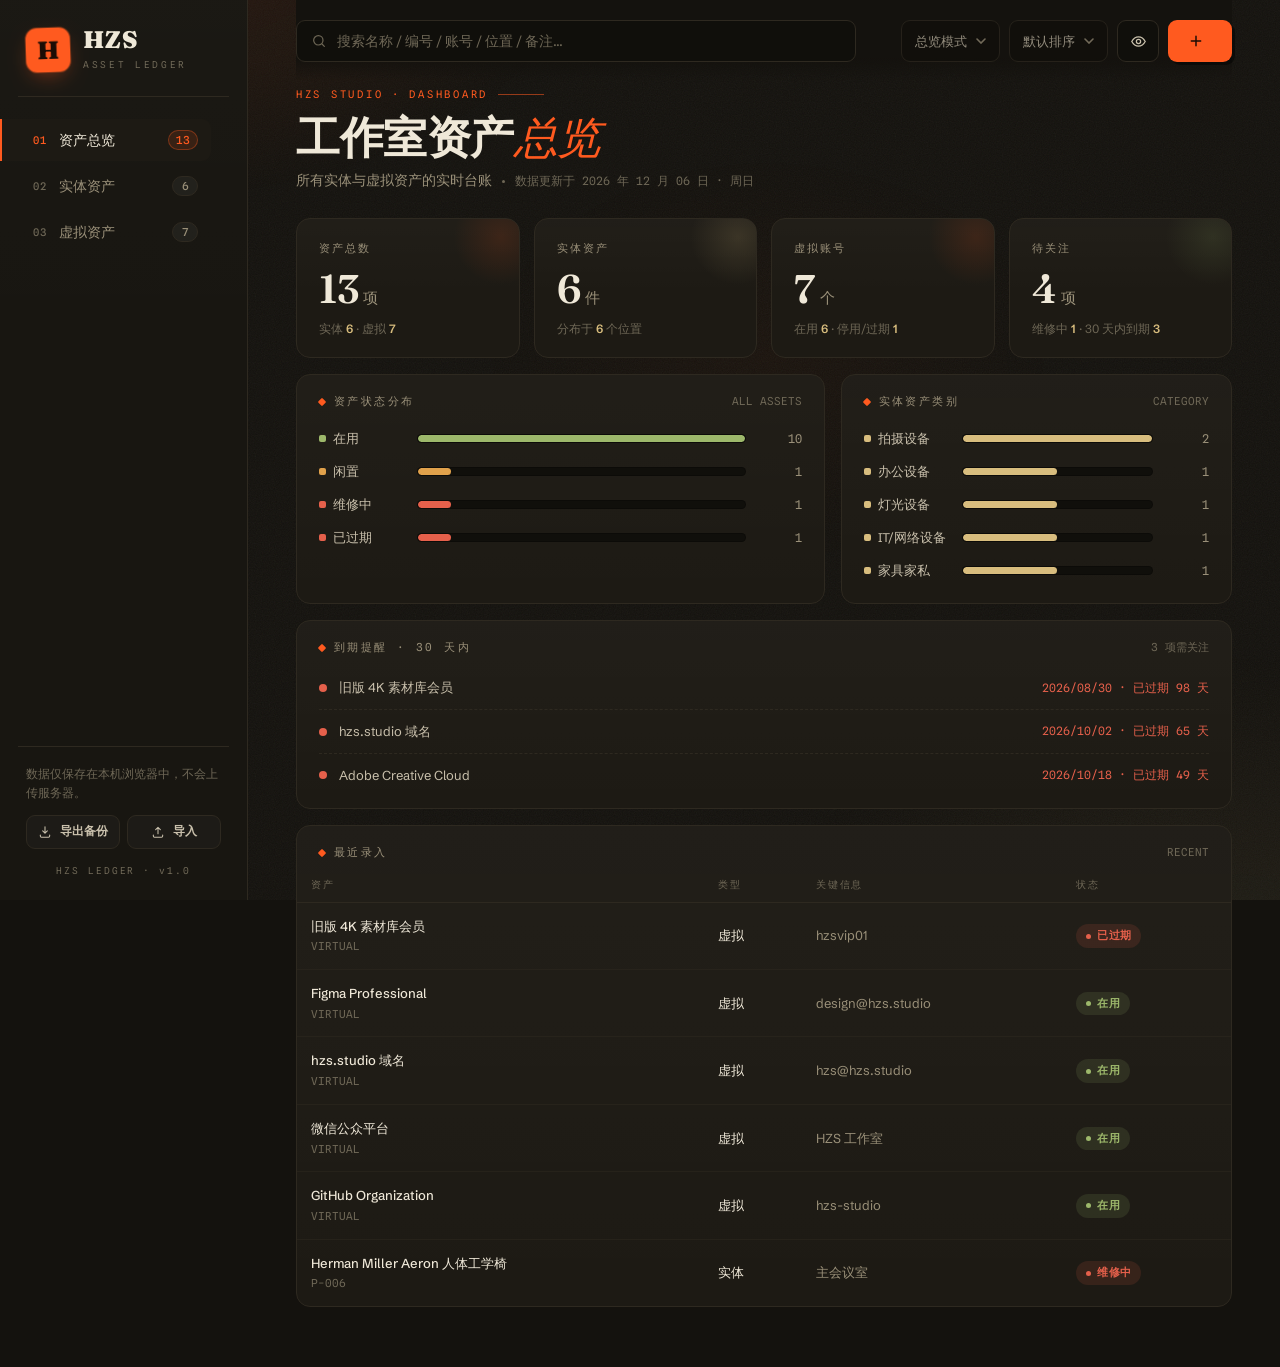
==== index.html @ 10637bff "Initial commit: HZS studio asset management website" ====
<!DOCTYPE html>
<html lang="zh-CN">
<head>
<meta charset="UTF-8">
<meta name="viewport" content="width=device-width, initial-scale=1.0">
<title>HZS · 工作室资产管理台</title>
<link rel="icon" href="data:image/svg+xml,%3Csvg xmlns='http://www.w3.org/2000/svg' viewBox='0 0 32 32'%3E%3Crect width='32' height='32' rx='6' fill='%23FF5A1F'/%3E%3Ctext x='16' y='23' font-family='Georgia' font-size='20' font-weight='bold' text-anchor='middle' fill='%2314120E'%3EH%3C/text%3E%3C/svg%3E">
<link rel="preconnect" href="https://fonts.googleapis.com">
<link rel="preconnect" href="https://fonts.gstatic.com" crossorigin>
<link href="https://fonts.googleapis.com/css2?family=Fraunces:ital,opsz,wght@0,9..144,400;0,9..144,600;0,9..144,700;0,9..144,900;1,9..144,500;1,9..144,600&family=Schibsted+Grotesk:wght@400;500;600;700&family=Spline+Sans+Mono:wght@400;500;600&display=swap" rel="stylesheet">
<link rel="stylesheet" href="css/style.css">
</head>
<body>
<div class="bg-glow" aria-hidden="true"></div>
<div class="grain" aria-hidden="true"></div>

<div class="app">
  <!-- ░░░ 侧边导航 ░░░ -->
  <aside class="sidebar">
    <div class="brand">
      <div class="brand-mark" aria-hidden="true">H</div>
      <div class="brand-text">
        <div class="brand-name">HZS</div>
        <div class="brand-sub">ASSET&nbsp;LEDGER</div>
      </div>
    </div>

    <nav class="nav" id="nav">
      <button class="nav-item is-active" data-view="dashboard">
        <span class="nav-idx">01</span>
        <span class="nav-label">资产总览</span>
        <span class="nav-count" id="countDashboard">0</span>
      </button>
      <button class="nav-item" data-view="physical">
        <span class="nav-idx">02</span>
        <span class="nav-label">实体资产</span>
        <span class="nav-count" id="countPhysical">0</span>
      </button>
      <button class="nav-item" data-view="virtual">
        <span class="nav-idx">03</span>
        <span class="nav-label">虚拟资产</span>
        <span class="nav-count" id="countVirtual">0</span>
      </button>
    </nav>

    <div class="side-foot">
      <p class="foot-note">数据仅保存在本机浏览器中，不会上传服务器。</p>
      <div class="foot-actions">
        <button class="btn btn-ghost btn-sm" id="exportBtn" title="导出 JSON 备份">
          <svg viewBox="0 0 24 24" width="14" height="14"><path d="M12 3v11m0 0l-4-4m4 4l4-4M4 17v2a2 2 0 002 2h12a2 2 0 002-2v-2" fill="none" stroke="currentColor" stroke-width="1.8" stroke-linecap="round" stroke-linejoin="round"/></svg>
          导出备份
        </button>
        <button class="btn btn-ghost btn-sm" id="importBtn" title="从 JSON 导入">
          <svg viewBox="0 0 24 24" width="14" height="14"><path d="M12 15V4m0 0L8 8m4-4l4 4M4 17v2a2 2 0 002 2h12a2 2 0 002-2v-2" fill="none" stroke="currentColor" stroke-width="1.8" stroke-linecap="round" stroke-linejoin="round"/></svg>
          导入
        </button>
        <input type="file" id="importFile" accept="application/json,.json" hidden>
      </div>
      <div class="foot-ver">HZS LEDGER · v1.0</div>
    </div>
  </aside>

  <!-- ░░░ 主区域 ░░░ -->
  <main class="main">
    <header class="topbar">
      <div class="search-box">
        <svg viewBox="0 0 24 24" width="16" height="16" aria-hidden="true"><circle cx="11" cy="11" r="7" fill="none" stroke="currentColor" stroke-width="1.8"/><path d="M20 20l-3.5-3.5" stroke="currentColor" stroke-width="1.8" stroke-linecap="round"/></svg>
        <input type="search" id="searchInput" placeholder="搜索名称 / 编号 / 账号 / 位置 / 备注…" autocomplete="off">
      </div>
      <div class="tb-tools">
        <select class="select" id="statusFilter" title="按状态筛选"></select>
        <select class="select" id="sortSelect" title="排序方式"></select>
        <button class="btn btn-icon" id="revealAllBtn" hidden title="显示 / 隐藏全部密码">
          <svg viewBox="0 0 24 24" width="17" height="17"><path d="M2.5 12S6 5.5 12 5.5 21.5 12 21.5 12 18 18.5 12 18.5 2.5 12 2.5 12z" fill="none" stroke="currentColor" stroke-width="1.8"/><circle cx="12" cy="12" r="3" fill="none" stroke="currentColor" stroke-width="1.8"/></svg>
        </button>
        <button class="btn btn-primary" id="addBtn">
          <svg viewBox="0 0 24 24" width="16" height="16"><path d="M12 5v14M5 12h14" stroke="currentColor" stroke-width="2.2" stroke-linecap="round"/></svg>
          <span id="addBtnText">新增资产</span>
        </button>
      </div>
    </header>

    <section id="view" class="view"></section>
  </main>
</div>

<!-- 弹窗 / 确认框 挂载点 -->
<div id="modalRoot"></div>
<div id="toastRoot" class="toast-root" aria-live="polite"></div>

<script src="js/app.js" defer></script>
</body>
</html>
---- css/style.css ----
/* ═══════════════════════════════════════════════════════════
   HZS ASSET LEDGER — 工作室资产档案终端
   暖墨底 · 信号橙 · 做旧黄铜 · 衬线展示字
   ═══════════════════════════════════════════════════════════ */

:root {
  --bg:        #14120E;
  --bg-2:      #181611;
  --panel:     #1D1A14;
  --panel-2:   #221E17;
  --panel-3:   #28231B;
  --line:      #2E2920;
  --line-2:    #3D3629;
  --field:     #100F0B;

  --ink:       #EFE8D8;
  --ink-2:     #C9C0AC;
  --ink-dim:   #9A9079;
  --ink-mute:  #6E6756;

  --accent:    #FF5A1F;
  --accent-soft: rgba(255, 90, 31, .12);
  --accent-ink: #1B0C05;
  --brass:     #D8BD7E;

  --green:     #9DB86B;
  --olive-bg:  rgba(157, 184, 107, .13);
  --amber:     #E0A14B;
  --amber-bg:  rgba(224, 161, 75, .13);
  --red:       #E5604B;
  --red-bg:    rgba(229, 96, 75, .13);
  --grey:      #8E8675;
  --grey-bg:   rgba(142, 134, 117, .14);

  --radius:    14px;
  --radius-sm: 9px;
  --shadow:    0 24px 60px -24px rgba(0,0,0,.75);
  --font-display: "Fraunces", Georgia, "Songti SC", serif;
  --font-body:    "Schibsted Grotesk", "PingFang SC", "Microsoft YaHei", sans-serif;
  --font-mono:    "Spline Sans Mono", "JetBrains Mono", "Cascadia Code", monospace;
}

* { margin: 0; padding: 0; box-sizing: border-box; }

html { scrollbar-color: var(--line-2) var(--bg); }

body {
  font-family: var(--font-body);
  background: var(--bg);
  color: var(--ink);
  font-size: 14.5px;
  line-height: 1.6;
  -webkit-font-smoothing: antialiased;
  min-height: 100vh;
  overflow-x: hidden;
}

::selection { background: var(--accent); color: var(--accent-ink); }

::-webkit-scrollbar { width: 10px; height: 10px; }
::-webkit-scrollbar-thumb { background: var(--line-2); border-radius: 8px; border: 2px solid var(--bg); }
::-webkit-scrollbar-track { background: transparent; }

/* ── 氛围层：暖光与颗粒 ─────────────────────────── */
.bg-glow {
  position: fixed; inset: 0; z-index: 0; pointer-events: none;
  background:
    radial-gradient(680px 420px at 12% -8%, rgba(255,90,31,.10), transparent 65%),
    radial-gradient(760px 520px at 96% 108%, rgba(216,189,126,.07), transparent 62%),
    radial-gradient(420px 300px at 60% 40%, rgba(255,90,31,.03), transparent 70%);
}
.grain {
  position: fixed; inset: 0; z-index: 1; pointer-events: none; opacity: .055;
  background-image: url("data:image/svg+xml,%3Csvg xmlns='http://www.w3.org/2000/svg' width='160' height='160'%3E%3Cfilter id='n'%3E%3CfeTurbulence type='fractalNoise' baseFrequency='0.85' numOctaves='3' stitchTiles='stitch'/%3E%3C/filter%3E%3Crect width='100%25' height='100%25' filter='url(%23n)'/%3E%3C/svg%3E");
}

/* ── 应用骨架 ───────────────────────────────────── */
.app { position: relative; z-index: 2; display: flex; min-height: 100vh; }

/* ── 侧边栏 ─────────────────────────────────────── */
.sidebar {
  width: 248px; flex-shrink: 0;
  border-right: 1px solid var(--line);
  background: linear-gradient(180deg, rgba(255,255,255,.012), transparent 40%), var(--bg-2);
  display: flex; flex-direction: column;
  padding: 26px 18px 22px;
  position: sticky; top: 0; height: 100vh;
}

.brand { display: flex; align-items: center; gap: 13px; padding: 2px 8px 24px; border-bottom: 1px solid var(--line); }
.brand-mark {
  width: 44px; height: 44px; flex-shrink: 0;
  display: grid; place-items: center;
  background: var(--accent); color: var(--accent-ink);
  font-family: var(--font-display); font-weight: 900; font-size: 25px;
  border-radius: 11px;
  box-shadow: 0 0 0 1px rgba(255,90,31,.35), 0 8px 22px -8px rgba(255,90,31,.55);
  transform: rotate(-2deg);
}
.brand-name { font-family: var(--font-display); font-weight: 900; font-size: 24px; letter-spacing: .04em; line-height: 1; }
.brand-sub  { font-family: var(--font-mono); font-size: 9.5px; letter-spacing: .28em; color: var(--ink-mute); margin-top: 5px; }

.nav { display: flex; flex-direction: column; gap: 4px; margin-top: 22px; }
.nav-item {
  display: flex; align-items: center; gap: 12px;
  width: 100%; padding: 11px 13px;
  background: none; border: 0; border-left: 2px solid transparent;
  border-radius: 0 var(--radius-sm) var(--radius-sm) 0;
  color: var(--ink-dim); font-family: var(--font-body);
  font-size: 14px; font-weight: 500; text-align: left;
  cursor: pointer; transition: all .18s ease;
  margin-left: -18px; padding-left: 31px;
}
.nav-item:hover { color: var(--ink); background: var(--panel); }
.nav-item.is-active {
  color: var(--ink); background: var(--panel);
  border-left-color: var(--accent);
}
.nav-item.is-active .nav-idx { color: var(--accent); }
.nav-idx { font-family: var(--font-mono); font-size: 10.5px; color: var(--ink-mute); letter-spacing: .08em; }
.nav-label { flex: 1; }
.nav-count {
  font-family: var(--font-mono); font-size: 11px;
  min-width: 26px; text-align: center;
  padding: 2px 7px; border-radius: 20px;
  background: rgba(255,255,255,.045); border: 1px solid var(--line);
  color: var(--ink-dim);
}
.nav-item.is-active .nav-count { background: var(--accent-soft); border-color: rgba(255,90,31,.35); color: var(--accent); }

.side-foot { margin-top: auto; padding: 18px 8px 0; border-top: 1px solid var(--line); }
.foot-note { font-size: 11.5px; color: var(--ink-mute); line-height: 1.65; margin-bottom: 12px; }
.foot-actions { display: flex; gap: 7px; }
.foot-ver { font-family: var(--font-mono); font-size: 9.5px; letter-spacing: .2em; color: var(--ink-mute); margin-top: 14px; text-align: center; }

/* ── 主区域 ─────────────────────────────────────── */
.main { flex: 1; min-width: 0; padding: 0 clamp(20px, 4vw, 48px) 60px; }

.topbar {
  position: sticky; top: 0; z-index: 20;
  display: flex; align-items: center; gap: 14px;
  padding: 20px 0 18px;
  background: linear-gradient(180deg, var(--bg) 72%, transparent);
}
.search-box {
  flex: 1; display: flex; align-items: center; gap: 10px;
  background: var(--field); border: 1px solid var(--line);
  border-radius: var(--radius-sm); padding: 0 14px; height: 42px;
  color: var(--ink-mute); transition: border-color .18s, box-shadow .18s;
  max-width: 560px;
}
.search-box:focus-within { border-color: rgba(255,90,31,.55); box-shadow: 0 0 0 3px rgba(255,90,31,.12); color: var(--accent); }
.search-box input {
  flex: 1; background: none; border: 0; outline: none;
  color: var(--ink); font-family: var(--font-body); font-size: 13.5px;
}
.search-box input::placeholder { color: var(--ink-mute); }
.search-box input::-webkit-search-cancel-button { -webkit-appearance: none; }

.tb-tools { display: flex; align-items: center; gap: 9px; margin-left: auto; }

.select {
  height: 42px; padding: 0 32px 0 13px;
  background: var(--field) url("data:image/svg+xml,%3Csvg xmlns='http://www.w3.org/2000/svg' width='10' height='6'%3E%3Cpath d='M1 1l4 4 4-4' stroke='%239A9079' fill='none' stroke-width='1.6' stroke-linecap='round'/%3E%3C/svg%3E") no-repeat right 13px center;
  border: 1px solid var(--line); border-radius: var(--radius-sm);
  color: var(--ink-2); font-family: var(--font-body); font-size: 13px;
  cursor: pointer; appearance: none; transition: border-color .18s;
}
.select:hover { border-color: var(--line-2); }
.select:focus { outline: none; border-color: rgba(255,90,31,.55); }
.select option { background: var(--panel-2); color: var(--ink); }

/* ── 按钮 ───────────────────────────────────────── */
.btn {
  display: inline-flex; align-items: center; justify-content: center; gap: 8px;
  font-family: var(--font-body); font-size: 13.5px; font-weight: 600;
  border-radius: var(--radius-sm); cursor: pointer;
  border: 1px solid transparent;
  transition: transform .15s ease, background .18s, border-color .18s, box-shadow .15s;
  white-space: nowrap;
}
.btn:active { transform: translateY(1px); }
.btn-primary {
  height: 42px; padding: 0 19px;
  background: var(--accent); color: var(--accent-ink);
  box-shadow: 3px 3px 0 rgba(0,0,0,.45);
}
.btn-primary:hover { box-shadow: 4px 4px 0 rgba(0,0,0,.5); transform: translate(-1px,-1px); }
.btn-primary:active { box-shadow: 1px 1px 0 rgba(0,0,0,.45); transform: translate(1px,1px); }
.btn-ghost {
  height: 42px; padding: 0 16px;
  background: rgba(255,255,255,.025); color: var(--ink-2);
  border-color: var(--line);
}
.btn-ghost:hover { border-color: var(--line-2); color: var(--ink); background: rgba(255,255,255,.05); }
.btn-sm { height: 34px; padding: 0 11px; font-size: 12px; flex: 1; }
.btn-icon {
  width: 42px; height: 42px; padding: 0;
  background: var(--field); color: var(--ink-2);
  border-color: var(--line);
}
.btn-icon:hover { border-color: rgba(255,90,31,.5); color: var(--accent); }
.btn-icon.is-on { background: var(--accent-soft); border-color: rgba(255,90,31,.45); color: var(--accent); }

.btn-mini {
  width: 30px; height: 30px; display: inline-grid; place-items: center;
  background: transparent; border: 1px solid var(--line);
  border-radius: 7px; color: var(--ink-dim); cursor: pointer;
  transition: all .16s;
}
.btn-mini:hover { color: var(--ink); border-color: var(--line-2); background: rgba(255,255,255,.04); }
.btn-mini.danger:hover { color: var(--red); border-color: rgba(229,96,75,.5); background: var(--red-bg); }

/* ── 视图标题 ───────────────────────────────────── */
.view-head { padding: 6px 0 26px; animation: fadeUp .5s ease both; }
.kicker {
  font-family: var(--font-mono); font-size: 10.5px; letter-spacing: .26em;
  color: var(--accent); text-transform: uppercase; margin-bottom: 11px;
  display: flex; align-items: center; gap: 10px;
}
.kicker::after { content: ""; flex: 0 0 46px; height: 1px; background: var(--accent); opacity: .55; }
.view-title {
  font-family: var(--font-display); font-weight: 600;
  font-size: clamp(30px, 4.2vw, 44px); line-height: 1.08; letter-spacing: -.01em;
}
.view-title em { font-style: italic; color: var(--accent); font-weight: 500; }
.view-sub { color: var(--ink-dim); font-size: 13.5px; margin-top: 9px; display: flex; align-items: center; gap: 10px; flex-wrap: wrap; }
.view-sub .dot { width: 3px; height: 3px; border-radius: 50%; background: var(--ink-mute); }
.date-stamp { font-family: var(--font-mono); font-size: 11.5px; color: var(--ink-mute); }

/* ── 通用面板 ───────────────────────────────────── */
.panel {
  background: linear-gradient(180deg, rgba(255,255,255,.018), transparent), var(--panel);
  border: 1px solid var(--line);
  border-radius: var(--radius);
  animation: fadeUp .55s ease both;
}
.panel-head {
  display: flex; align-items: baseline; justify-content: space-between; gap: 12px;
  padding: 18px 22px 0;
}
.panel-title {
  font-family: var(--font-mono); font-size: 11px; letter-spacing: .22em;
  color: var(--ink-dim); text-transform: uppercase;
  display: flex; align-items: center; gap: 9px;
}
.panel-title::before { content: ""; width: 6px; height: 6px; background: var(--accent); border-radius: 1px; transform: rotate(45deg); }
.panel-side { font-family: var(--font-mono); font-size: 11px; color: var(--ink-mute); }
.panel-body { padding: 18px 22px 22px; }

/* ── 统计卡 ─────────────────────────────────────── */
.stat-grid { display: grid; grid-template-columns: repeat(auto-fit, minmax(210px, 1fr)); gap: 14px; margin-bottom: 16px; }
.stat {
  position: relative; overflow: hidden;
  background: linear-gradient(180deg, rgba(255,255,255,.02), transparent 55%), var(--panel);
  border: 1px solid var(--line); border-radius: var(--radius);
  padding: 21px 22px 19px; animation: fadeUp .5s ease both;
}
.stat::after {
  content: ""; position: absolute; right: -30px; top: -30px;
  width: 96px; height: 96px; border-radius: 50%;
  background: radial-gradient(circle, rgba(255,90,31,.13), transparent 70%);
}
.stat-label { font-family: var(--font-mono); font-size: 10.5px; letter-spacing: .2em; color: var(--ink-dim); text-transform: uppercase; }
.stat-value {
  font-family: var(--font-display); font-weight: 600;
  font-size: 40px; line-height: 1.15; margin-top: 9px; letter-spacing: -.01em;
  font-variant-numeric: tabular-nums;
}
.stat-value .unit { font-size: 15px; color: var(--ink-dim); font-weight: 400; margin-left: 5px; font-family: var(--font-body); }
.stat-foot { font-size: 12px; color: var(--ink-mute); margin-top: 7px; }
.stat-foot b { color: var(--brass); font-weight: 600; }
.stat:nth-child(2)::after { background: radial-gradient(circle, rgba(216,189,126,.14), transparent 70%); }
.stat:nth-child(4)::after { background: radial-gradient(circle, rgba(157,184,107,.12), transparent 70%); }

/* ── 总览双栏 ───────────────────────────────────── */
.dash-grid { display: grid; grid-template-columns: 1.35fr 1fr; gap: 16px; margin-top: 2px; }
.dash-grid .panel:nth-child(2) { animation-delay: .06s; }

.bar-row { display: grid; grid-template-columns: 86px 1fr 44px; align-items: center; gap: 12px; margin-bottom: 13px; }
.bar-row:last-child { margin-bottom: 0; }
.bar-name { font-size: 12.5px; color: var(--ink-2); display: flex; align-items: center; gap: 7px; }
.bar-name::before { content: ""; width: 7px; height: 7px; border-radius: 2px; background: var(--c, var(--grey)); flex-shrink: 0; }
.bar-track { height: 9px; background: var(--field); border-radius: 20px; overflow: hidden; border: 1px solid rgba(0,0,0,.25); }
.bar-fill { height: 100%; border-radius: 20px; background: var(--c, var(--grey)); width: 0; transition: width .8s cubic-bezier(.2,.8,.2,1); }
.bar-num { font-family: var(--font-mono); font-size: 12px; color: var(--ink-dim); text-align: right; font-variant-numeric: tabular-nums; }

.expire-list { list-style: none; display: flex; flex-direction: column; }
.expire-item {
  display: flex; align-items: center; gap: 12px;
  padding: 11px 0; border-bottom: 1px dashed var(--line);
}
.expire-item:last-child { border-bottom: 0; padding-bottom: 0; }
.expire-dot { width: 8px; height: 8px; border-radius: 50%; flex-shrink: 0; }
.expire-name { flex: 1; font-size: 13px; color: var(--ink-2); white-space: nowrap; overflow: hidden; text-overflow: ellipsis; }
.expire-when { font-family: var(--font-mono); font-size: 11.5px; color: var(--ink-dim); white-space: nowrap; }
.empty-mini { font-size: 12.5px; color: var(--ink-mute); text-align: center; padding: 18px 0 8px; }

/* ── 最近资产 ───────────────────────────────────── */
.recent-panel { margin-top: 16px; }
.recent-table { width: 100%; border-collapse: collapse; }
.recent-table th {
  font-family: var(--font-mono); font-size: 10px; letter-spacing: .16em; text-transform: uppercase;
  color: var(--ink-mute); font-weight: 500; text-align: left;
  padding: 14px 14px 10px; border-bottom: 1px solid var(--line);
}
.recent-table td { padding: 13px 14px; border-bottom: 1px solid rgba(46,41,32,.55); font-size: 13px; vertical-align: middle; }
.recent-table tr:last-child td { border-bottom: 0; }
.recent-table tbody tr { transition: background .15s; }
.recent-table tbody tr:hover { background: rgba(255,255,255,.022); }
.cell-main { color: var(--ink); font-weight: 500; }
.cell-sub { font-family: var(--font-mono); font-size: 11px; color: var(--ink-mute); margin-top: 2px; }

/* ── 状态徽章 ───────────────────────────────────── */
.chip {
  display: inline-flex; align-items: center; gap: 6px;
  font-size: 11px; font-weight: 600; letter-spacing: .02em;
  padding: 3px 10px; border-radius: 20px; white-space: nowrap;
}
.chip::before { content: ""; width: 5px; height: 5px; border-radius: 50%; background: currentColor; }
.chip.green  { color: var(--green); background: var(--olive-bg); }
.chip.amber  { color: var(--amber); background: var(--amber-bg); }
.chip.red    { color: var(--red);   background: var(--red-bg); }
.chip.grey   { color: var(--grey);  background: var(--grey-bg); }

/* ── 实体资产表 ─────────────────────────────────── */
.table-wrap { width: 100%; overflow-x: auto; }
.asset-table { width: 100%; border-collapse: collapse; min-width: 860px; }
.asset-table th {
  font-family: var(--font-mono); font-size: 10px; letter-spacing: .16em; text-transform: uppercase;
  color: var(--ink-mute); font-weight: 500; text-align: left;
  padding: 15px 16px 12px; border-bottom: 1px solid var(--line-2);
  white-space: nowrap;
}
.asset-table td { padding: 14px 16px; border-bottom: 1px solid rgba(46,41,32,.55); font-size: 13px; vertical-align: middle; }
.asset-table tbody tr { transition: background .15s; animation: fadeUp .4s ease both; }
.asset-table tbody tr:hover { background: rgba(255,255,255,.025); }
.asset-table tr:last-child td { border-bottom: 0; }
.asset-code { font-family: var(--font-mono); font-size: 11.5px; color: var(--ink-mute); letter-spacing: .05em; }
.asset-name { font-weight: 600; color: var(--ink); }
.asset-cat {
  display: inline-block; font-size: 11px; color: var(--ink-dim);
  border: 1px solid var(--line); border-radius: 6px; padding: 2px 8px;
}
.asset-meta { font-size: 12px; color: var(--ink-dim); }
.row-actions { display: flex; gap: 7px; justify-content: flex-end; opacity: .55; transition: opacity .15s; }
.asset-table tbody tr:hover .row-actions, .vcard:hover .row-actions { opacity: 1; }

/* ── 虚拟资产卡片 ───────────────────────────────── */
.vcard-grid { display: grid; grid-template-columns: repeat(auto-fill, minmax(340px, 1fr)); gap: 16px; }
.vcard {
  position: relative;
  background: linear-gradient(170deg, rgba(255,255,255,.022), transparent 45%), var(--panel);
  border: 1px solid var(--line); border-radius: var(--radius);
  padding: 19px 20px 16px;
  display: flex; flex-direction: column; gap: 13px;
  transition: transform .2s ease, border-color .2s, box-shadow .25s;
  animation: fadeUp .45s ease both;
}
.vcard:hover { transform: translateY(-3px); border-color: var(--line-2); box-shadow: var(--shadow); }
.vcard-top { display: flex; align-items: flex-start; gap: 12px; }
.vcard-logo {
  width: 42px; height: 42px; flex-shrink: 0; border-radius: 10px;
  display: grid; place-items: center;
  font-family: var(--font-display); font-weight: 700; font-size: 20px;
  background: var(--panel-3); border: 1px solid var(--line-2); color: var(--brass);
}
.vcard-id { flex: 1; min-width: 0; }
.vcard-name { font-family: var(--font-display); font-size: 18px; font-weight: 600; line-height: 1.25; }
.vcard-url { display: inline-flex; align-items: center; gap: 5px; margin-top: 3px; font-size: 11.5px; color: var(--ink-mute); text-decoration: none; max-width: 100%; }
.vcard-url:hover { color: var(--accent); }
.vcard-url span { white-space: nowrap; overflow: hidden; text-overflow: ellipsis; }

.cred { display: flex; flex-direction: column; gap: 6px; }
.cred-label {
  font-family: var(--font-mono); font-size: 9.5px; letter-spacing: .2em;
  color: var(--ink-mute); text-transform: uppercase;
}
.cred-field {
  display: flex; align-items: center; gap: 6px;
  background: var(--field); border: 1px solid var(--line);
  border-radius: var(--radius-sm); padding: 4px 6px 4px 12px;
  transition: border-color .16s;
}
.cred-field:hover { border-color: var(--line-2); }
.cred-value {
  flex: 1; min-width: 0;
  font-family: var(--font-mono); font-size: 13px; color: var(--ink);
  white-space: nowrap; overflow: hidden; text-overflow: ellipsis;
  letter-spacing: .02em; user-select: all;
}
.cred-value.is-masked { letter-spacing: .25em; color: var(--ink-2); -webkit-user-select: none; user-select: none; }
.cred-act {
  width: 28px; height: 28px; flex-shrink: 0;
  display: grid; place-items: center;
  background: transparent; border: 0; border-radius: 6px;
  color: var(--ink-mute); cursor: pointer; transition: all .15s;
}
.cred-act:hover { color: var(--accent); background: rgba(255,90,31,.1); }
.cred-act.copied { color: var(--green); }

.vcard-foot {
  display: flex; align-items: center; gap: 10px;
  padding-top: 12px; border-top: 1px dashed var(--line);
  font-size: 11.5px; color: var(--ink-mute);
}
.vcard-foot .expire-tag { font-family: var(--font-mono); display: inline-flex; align-items: center; gap: 6px; }
.vcard-foot .expire-tag.warn { color: var(--amber); }
.vcard-foot .expire-tag.danger { color: var(--red); }
.vcard-foot .spacer { flex: 1; }
.vcard .row-actions { opacity: .5; }
.vcard-note { font-size: 11.5px; color: var(--ink-dim); font-style: italic; font-family: var(--font-display); }

/* ── 空状态 ─────────────────────────────────────── */
.empty-state {
  text-align: center; padding: 78px 20px;
  border: 1px dashed var(--line-2); border-radius: var(--radius);
  background: rgba(255,255,255,.012);
  animation: fadeUp .4s ease both;
}
.empty-glyph {
  width: 64px; height: 64px; margin: 0 auto 18px;
  display: grid; place-items: center; border-radius: 50%;
  border: 1px solid var(--line-2); color: var(--ink-mute);
  font-family: var(--font-display); font-size: 26px; font-style: italic;
}
.empty-state h3 { font-family: var(--font-display); font-weight: 600; font-size: 21px; margin-bottom: 8px; }
.empty-state p { color: var(--ink-dim); font-size: 13px; margin-bottom: 22px; }
.results-note { font-family: var(--font-mono); font-size: 11.5px; color: var(--ink-mute); }

/* ── 弹窗 ───────────────────────────────────────── */
.overlay {
  position: fixed; inset: 0; z-index: 60;
  background: rgba(8,7,5,.72); backdrop-filter: blur(6px);
  display: flex; align-items: flex-start; justify-content: center;
  padding: 6vh 20px; overflow-y: auto;
  animation: overlayIn .2s ease both;
}
.modal {
  width: 100%; max-width: 600px;
  background: linear-gradient(180deg, rgba(255,255,255,.025), transparent), var(--panel-2);
  border: 1px solid var(--line-2); border-radius: 16px;
  box-shadow: var(--shadow);
  animation: modalIn .28s cubic-bezier(.2,.9,.3,1.1) both;
}
.modal-head {
  display: flex; align-items: flex-start; justify-content: space-between; gap: 14px;
  padding: 24px 26px 18px; border-bottom: 1px solid var(--line);
}
.modal-title { font-family: var(--font-display); font-size: 23px; font-weight: 600; }
.modal-sub { font-family: var(--font-mono); font-size: 10.5px; letter-spacing: .18em; color: var(--accent); text-transform: uppercase; margin-bottom: 7px; }
.modal-close {
  width: 34px; height: 34px; flex-shrink: 0;
  display: grid; place-items: center;
  background: transparent; border: 1px solid var(--line); border-radius: 8px;
  color: var(--ink-dim); cursor: pointer; transition: all .15s;
}
.modal-close:hover { color: var(--red); border-color: rgba(229,96,75,.5); background: var(--red-bg); }
.modal-body { padding: 22px 26px 8px; }
.modal-foot { display: flex; justify-content: flex-end; gap: 10px; padding: 18px 26px 24px; }

.seg {
  display: grid; grid-template-columns: 1fr 1fr; gap: 0;
  background: var(--field); border: 1px solid var(--line); border-radius: var(--radius-sm);
  padding: 4px; margin-bottom: 20px;
}
.seg button {
  height: 38px; background: none; border: 0; border-radius: 7px;
  color: var(--ink-dim); font-family: var(--font-body); font-size: 13.5px; font-weight: 600;
  cursor: pointer; transition: all .18s;
}
.seg button.is-on { background: var(--accent); color: var(--accent-ink); }
.seg button:disabled { cursor: not-allowed; }
.seg button:not(:disabled):hover:not(.is-on) { color: var(--ink); }

.form-grid { display: grid; grid-template-columns: 1fr 1fr; gap: 15px 16px; }
.field { display: flex; flex-direction: column; gap: 7px; }
.field.full { grid-column: 1 / -1; }
.field label {
  font-family: var(--font-mono); font-size: 10px; letter-spacing: .14em;
  color: var(--ink-dim); text-transform: uppercase;
}
.field label .req { color: var(--accent); }
.input, .field input[type="text"], .field input[type="number"], .field input[type="date"], .field input[type="url"], .field select, .field textarea {
  width: 100%; height: 41px; padding: 0 13px;
  background: var(--field); border: 1px solid var(--line); border-radius: var(--radius-sm);
  color: var(--ink); font-family: var(--font-body); font-size: 13.5px;
  transition: border-color .16s, box-shadow .16s;
}
.field textarea { height: auto; min-height: 72px; padding: 10px 13px; resize: vertical; }
.field input:focus, .field select:focus, .field textarea:focus {
  outline: none; border-color: rgba(255,90,31,.55); box-shadow: 0 0 0 3px rgba(255,90,31,.11);
}
.field select { appearance: none; cursor: pointer; padding-right: 32px; background-image: url("data:image/svg+xml,%3Csvg xmlns='http://www.w3.org/2000/svg' width='10' height='6'%3E%3Cpath d='M1 1l4 4 4-4' stroke='%239A9079' fill='none' stroke-width='1.6' stroke-linecap='round'/%3E%3C/svg%3E"); background-repeat: no-repeat; background-position: right 13px center; }
.field select option { background: var(--panel-2); }
.field input.invalid { border-color: rgba(229,96,75,.7); box-shadow: 0 0 0 3px rgba(229,96,75,.12); }
.input-affix { position: relative; }
.input-affix .gen-btn {
  position: absolute; right: 6px; top: 50%; transform: translateY(-50%);
  height: 30px; padding: 0 11px; font-size: 11px;
  background: var(--panel-3); border: 1px solid var(--line-2); border-radius: 6px;
  color: var(--brass); cursor: pointer; font-family: var(--font-mono);
  transition: all .15s;
}
.input-affix .gen-btn:hover { border-color: var(--accent); color: var(--accent); }

/* 确认弹窗 */
.modal.confirm { max-width: 420px; }
.confirm-body { padding: 26px 26px 8px; }
.confirm-body p { color: var(--ink-2); font-size: 13.5px; }
.confirm-body .target { color: var(--ink); font-weight: 600; }
.modal-foot .btn-danger {
  background: var(--red); color: #fff; border-color: var(--red); height: 40px; padding: 0 18px;
}
.modal-foot .btn-danger:hover { background: #ef6b56; }

/* ── Toast ──────────────────────────────────────── */
.toast-root { position: fixed; right: 22px; bottom: 22px; z-index: 90; display: flex; flex-direction: column; gap: 10px; }
.toast {
  display: flex; align-items: center; gap: 10px;
  background: var(--panel-3); border: 1px solid var(--line-2);
  border-left: 3px solid var(--accent);
  border-radius: 10px; padding: 12px 17px;
  font-size: 13px; color: var(--ink);
  box-shadow: var(--shadow);
  animation: toastIn .3s cubic-bezier(.2,.9,.3,1.2) both;
}
.toast.ok { border-left-color: var(--green); }
.toast.err { border-left-color: var(--red); }
.toast.out { animation: toastOut .25s ease both; }

/* ── 动画 ───────────────────────────────────────── */
@keyframes fadeUp { from { opacity: 0; transform: translateY(14px); } to { opacity: 1; transform: none; } }
@keyframes overlayIn { from { opacity: 0; } to { opacity: 1; } }
@keyframes modalIn { from { opacity: 0; transform: translateY(18px) scale(.985); } to { opacity: 1; transform: none; } }
@keyframes toastIn { from { opacity: 0; transform: translateX(26px); } to { opacity: 1; transform: none; } }
@keyframes toastOut { to { opacity: 0; transform: translateX(26px); } }

.stat:nth-child(1) { animation-delay: 0s; }
.stat:nth-child(2) { animation-delay: .05s; }
.stat:nth-child(3) { animation-delay: .1s; }
.stat:nth-child(4) { animation-delay: .15s; }
.vcard-grid .vcard:nth-child(n) { animation-delay: calc(var(--i, 0) * 35ms); }

/* ── 响应式 ─────────────────────────────────────── */
@media (max-width: 1020px) {
  .dash-grid { grid-template-columns: 1fr; }
}
@media (max-width: 880px) {
  .app { flex-direction: column; }
  .sidebar {
    width: 100%; height: auto; position: static;
    flex-direction: row; align-items: center; gap: 16px;
    padding: 14px 18px; border-right: 0; border-bottom: 1px solid var(--line);
    overflow-x: auto;
  }
  .brand { padding: 0 14px 0 0; border-bottom: 0; border-right: 1px solid var(--line); }
  .brand-mark { width: 36px; height: 36px; font-size: 20px; }
  .brand-sub { display: none; }
  .nav { flex-direction: row; margin-top: 0; gap: 6px; flex: 1; }
  .nav-item { margin: 0; padding: 8px 14px; border-left: 0; border-bottom: 2px solid transparent; border-radius: 8px; }
  .nav-item.is-active { border-bottom-color: var(--accent); }
  .nav-idx, .nav-count { display: none; }
  .side-foot { display: none; }
  .topbar { flex-wrap: wrap; }
  .search-box { max-width: none; order: 2; flex-basis: 100%; }
  .tb-tools { order: 1; margin-left: auto; }
  .main { padding: 0 16px 50px; }

  /* 表格转卡片 */
  .asset-table { min-width: 0; }
  .asset-table thead { display: none; }
  .asset-table tr { display: block; background: var(--panel); border: 1px solid var(--line); border-radius: 12px; margin-bottom: 12px; padding: 8px 14px; }
  .asset-table td { display: flex; justify-content: space-between; align-items: center; gap: 16px; border-bottom: 1px dashed var(--line); padding: 9px 0; }
  .asset-table td:last-child { border-bottom: 0; }
  .asset-table td::before {
    content: attr(data-label);
    font-family: var(--font-mono); font-size: 10px; letter-spacing: .12em;
    color: var(--ink-mute); text-transform: uppercase;
  }
  .row-actions { opacity: 1; }
}
@media (max-width: 560px) {
  .form-grid { grid-template-columns: 1fr; }
  .vcard-grid { grid-template-columns: 1fr; }
  .stat-value { font-size: 33px; }
  #addBtnText { display: none; }
  .btn-primary { width: 42px; padding: 0; }
  .select { padding-left: 10px; }
}
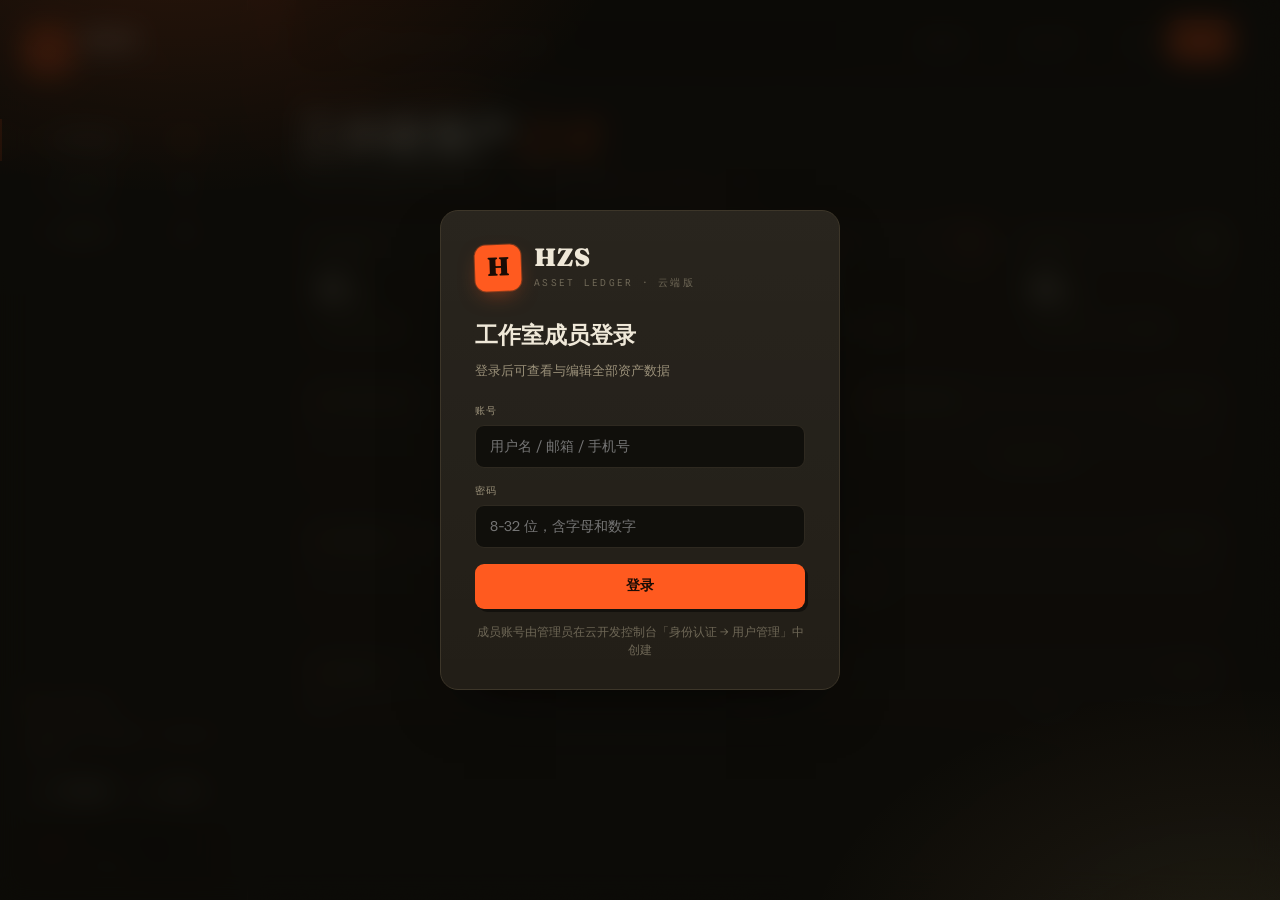
==== commit 3006b3ae: "Migrate to CloudBase PostgreSQL with auth, cloud sync and polling fallback - Add CloudBase JS SDK an" ====
--- a/index.html
+++ b/index.html
@@ -44,19 +44,34 @@
     </nav>
 
     <div class="side-foot">
-      <p class="foot-note">数据仅保存在本机浏览器中，不会上传服务器。</p>
+      <div class="sync-line" id="syncLine" title="云端实时连接状态">
+        <span class="sync-dot connecting" id="syncDot"></span>
+        <span id="syncText">正在连接云端…</span>
+      </div>
+      <p class="foot-note">数据存储在云端数据库，成员改动实时同步。</p>
       <div class="foot-actions">
         <button class="btn btn-ghost btn-sm" id="exportBtn" title="导出 JSON 备份">
           <svg viewBox="0 0 24 24" width="14" height="14"><path d="M12 3v11m0 0l-4-4m4 4l4-4M4 17v2a2 2 0 002 2h12a2 2 0 002-2v-2" fill="none" stroke="currentColor" stroke-width="1.8" stroke-linecap="round" stroke-linejoin="round"/></svg>
           导出备份
         </button>
-        <button class="btn btn-ghost btn-sm" id="importBtn" title="从 JSON 导入">
+        <button class="btn btn-ghost btn-sm" id="importBtn" title="从 JSON 导入到云端">
           <svg viewBox="0 0 24 24" width="14" height="14"><path d="M12 15V4m0 0L8 8m4-4l4 4M4 17v2a2 2 0 002 2h12a2 2 0 002-2v-2" fill="none" stroke="currentColor" stroke-width="1.8" stroke-linecap="round" stroke-linejoin="round"/></svg>
           导入
         </button>
         <input type="file" id="importFile" accept="application/json,.json" hidden>
       </div>
-      <div class="foot-ver">HZS LEDGER · v1.0</div>
+      <div class="user-box" id="userBox" hidden>
+        <div class="user-id">
+          <div class="user-avatar" id="userAvatar">·</div>
+          <div class="user-meta">
+            <div class="user-email" id="userEmail">—</div>
+            <div class="user-role">工作室成员</div>
+          </div>
+        </div>
+        <button class="btn-mini" id="logoutBtn" title="退出登录">
+          <svg viewBox="0 0 24 24" width="14" height="14"><path d="M15 4h3a2 2 0 012 2v12a2 2 0 01-2 2h-3M10 8l-4 4 4 4M6 12h12" fill="none" stroke="currentColor" stroke-width="1.8" stroke-linecap="round" stroke-linejoin="round"/></svg>
+        </button>
+      </div>
     </div>
   </aside>
 
@@ -84,10 +99,57 @@
   </main>
 </div>
 
+<!-- ░░░ 登录 / 启动遮罩 ░░░ -->
+<div id="authGate" class="auth-gate" hidden>
+  <div class="auth-card">
+    <div class="auth-brand">
+      <div class="brand-mark" aria-hidden="true">H</div>
+      <div>
+        <div class="brand-name">HZS</div>
+        <div class="brand-sub">ASSET LEDGER · 云端版</div>
+      </div>
+    </div>
+
+    <!-- 登录中 -->
+    <div class="auth-pane" data-pane="loading">
+      <div class="spinner" aria-hidden="true"></div>
+      <p class="auth-tip">正在连接云端资产库…</p>
+    </div>
+
+    <!-- 未登录 -->
+    <form class="auth-pane" data-pane="form" id="authForm" autocomplete="on">
+      <h2 class="auth-title" id="authTitle">工作室成员登录</h2>
+      <p class="auth-desc" id="authDesc">登录后可查看与编辑全部资产数据</p>
+
+      <label class="auth-field">
+        <span>账号</span>
+        <input type="text" id="authEmail" placeholder="用户名 / 邮箱 / 手机号" autocomplete="username" required>
+      </label>
+      <label class="auth-field">
+        <span>密码</span>
+        <input type="password" id="authPassword" placeholder="8-32 位，含字母和数字" autocomplete="current-password" minlength="8" required>
+      </label>
+
+      <div class="auth-error" id="authError" hidden></div>
+
+      <button type="submit" class="btn btn-primary auth-submit" id="authSubmit">登录</button>
+      <p class="auth-note">成员账号由管理员在云开发控制台「身份认证 → 用户管理」中创建</p>
+    </form>
+
+    <!-- 配置缺失 -->
+    <div class="auth-pane" data-pane="config">
+      <h2 class="auth-title">云端尚未配置</h2>
+      <p class="auth-desc">请在 <code>js/config.js</code> 中填写腾讯云开发环境 ID（ENV_ID）与 Publishable Key 后刷新页面。</p>
+    </div>
+  </div>
+</div>
+
 <!-- 弹窗 / 确认框 挂载点 -->
 <div id="modalRoot"></div>
 <div id="toastRoot" class="toast-root" aria-live="polite"></div>
 
+<script src="js/config.js" defer></script>
+<script src="js/vendor/cloudbase.full.js" defer></script>
 <script src="js/app.js" defer></script>
 </body>
 </html>
--- a/css/style.css
+++ b/css/style.css
@@ -541,6 +541,110 @@
 .stat:nth-child(3) { animation-delay: .1s; }
 .stat:nth-child(4) { animation-delay: .15s; }
 .vcard-grid .vcard:nth-child(n) { animation-delay: calc(var(--i, 0) * 35ms); }
+
+/* ── 同步状态 ───────────────────────────────────── */
+.sync-line {
+  display: flex; align-items: center; gap: 8px;
+  font-family: var(--font-mono); font-size: 10.5px; letter-spacing: .06em;
+  color: var(--ink-dim); margin-bottom: 11px;
+}
+.sync-dot { width: 8px; height: 8px; border-radius: 50%; background: var(--grey); flex-shrink: 0; }
+.sync-dot.connecting { background: var(--amber); animation: pulse 1.1s infinite; }
+.sync-dot.online { background: var(--green); box-shadow: 0 0 0 0 rgba(157,184,107,.5); animation: ping 2.2s infinite; }
+.sync-dot.offline { background: var(--red); }
+@keyframes pulse { 0%,100% { opacity: 1; } 50% { opacity: .35; } }
+@keyframes ping {
+  0% { box-shadow: 0 0 0 0 rgba(157,184,107,.45); }
+  70% { box-shadow: 0 0 0 7px rgba(157,184,107,0); }
+  100% { box-shadow: 0 0 0 0 rgba(157,184,107,0); }
+}
+
+/* ── 用户区 ─────────────────────────────────────── */
+.user-box {
+  display: flex; align-items: center; gap: 10px;
+  margin-top: 12px; padding: 10px 11px;
+  background: var(--field); border: 1px solid var(--line); border-radius: var(--radius-sm);
+}
+.user-id { display: flex; align-items: center; gap: 9px; min-width: 0; flex: 1; }
+.user-avatar {
+  width: 30px; height: 30px; flex-shrink: 0; border-radius: 50%;
+  display: grid; place-items: center;
+  background: var(--accent-soft); color: var(--accent);
+  font-family: var(--font-display); font-weight: 700; font-size: 15px;
+  text-transform: uppercase;
+}
+.user-meta { min-width: 0; }
+.user-email { font-size: 12px; color: var(--ink); white-space: nowrap; overflow: hidden; text-overflow: ellipsis; }
+.user-role { font-size: 10px; color: var(--ink-mute); font-family: var(--font-mono); letter-spacing: .12em; }
+
+/* ── 登录遮罩 ───────────────────────────────────── */
+.auth-gate {
+  position: fixed; inset: 0; z-index: 80;
+  display: grid; place-items: center;
+  padding: 24px;
+  background:
+    radial-gradient(720px 460px at 14% -10%, rgba(255,90,31,.13), transparent 62%),
+    radial-gradient(720px 480px at 96% 108%, rgba(216,189,126,.09), transparent 60%),
+    rgba(10,9,6,.82);
+  backdrop-filter: blur(14px);
+  animation: overlayIn .25s ease both;
+}
+.auth-card {
+  width: 100%; max-width: 400px;
+  background: linear-gradient(180deg, rgba(255,255,255,.03), transparent), var(--panel-2);
+  border: 1px solid var(--line-2); border-radius: 18px;
+  padding: 34px 34px 30px;
+  box-shadow: var(--shadow);
+  animation: modalIn .32s cubic-bezier(.2,.9,.3,1.1) both;
+}
+.auth-brand { display: flex; align-items: center; gap: 13px; margin-bottom: 26px; }
+.auth-brand .brand-mark { width: 46px; height: 46px; font-size: 26px; }
+.auth-brand .brand-name { font-family: var(--font-display); font-weight: 900; font-size: 25px; line-height: 1; }
+.auth-brand .brand-sub { font-family: var(--font-mono); font-size: 9.5px; letter-spacing: .24em; color: var(--ink-mute); margin-top: 5px; }
+
+.auth-pane { display: flex; flex-direction: column; }
+.auth-pane[hidden] { display: none; }
+.auth-title { font-family: var(--font-display); font-weight: 600; font-size: 23px; margin-bottom: 7px; }
+.auth-desc { font-size: 12.5px; color: var(--ink-dim); line-height: 1.7; margin-bottom: 20px; }
+.auth-desc code {
+  font-family: var(--font-mono); font-size: 11px; color: var(--brass);
+  background: var(--field); border: 1px solid var(--line); border-radius: 5px; padding: 1px 6px;
+}
+.auth-field { display: flex; flex-direction: column; gap: 7px; margin-bottom: 14px; }
+.auth-field span { font-family: var(--font-mono); font-size: 10px; letter-spacing: .14em; color: var(--ink-dim); text-transform: uppercase; }
+.auth-field input {
+  height: 43px; padding: 0 14px;
+  background: var(--field); border: 1px solid var(--line); border-radius: var(--radius-sm);
+  color: var(--ink); font-family: var(--font-body); font-size: 14px;
+  transition: border-color .16s, box-shadow .16s;
+}
+.auth-field input:focus { outline: none; border-color: rgba(255,90,31,.55); box-shadow: 0 0 0 3px rgba(255,90,31,.11); }
+.auth-error {
+  font-size: 12.5px; color: var(--red);
+  background: var(--red-bg); border: 1px solid rgba(229,96,75,.3);
+  border-radius: var(--radius-sm); padding: 9px 13px; margin-bottom: 14px; line-height: 1.55;
+}
+.auth-submit { width: 100%; height: 45px; margin-top: 2px; }
+.auth-switch {
+  margin-top: 14px; align-self: center;
+  background: none; border: 0; cursor: pointer;
+  font-family: var(--font-body); font-size: 12.5px; color: var(--ink-mute);
+  transition: color .15s;
+}
+.auth-switch:hover { color: var(--accent); }
+.auth-note {
+  margin-top: 14px; text-align: center;
+  font-size: 11.5px; line-height: 1.6; color: var(--ink-mute);
+}
+
+.auth-pane[data-pane="loading"] { align-items: center; text-align: center; padding: 28px 0 20px; }
+.auth-tip { color: var(--ink-dim); font-size: 13px; margin-top: 18px; }
+.spinner {
+  width: 38px; height: 38px; border-radius: 50%;
+  border: 2.5px solid var(--line-2); border-top-color: var(--accent);
+  animation: spin .8s linear infinite;
+}
+@keyframes spin { to { transform: rotate(360deg); } }
 
 /* ── 响应式 ─────────────────────────────────────── */
 @media (max-width: 1020px) {
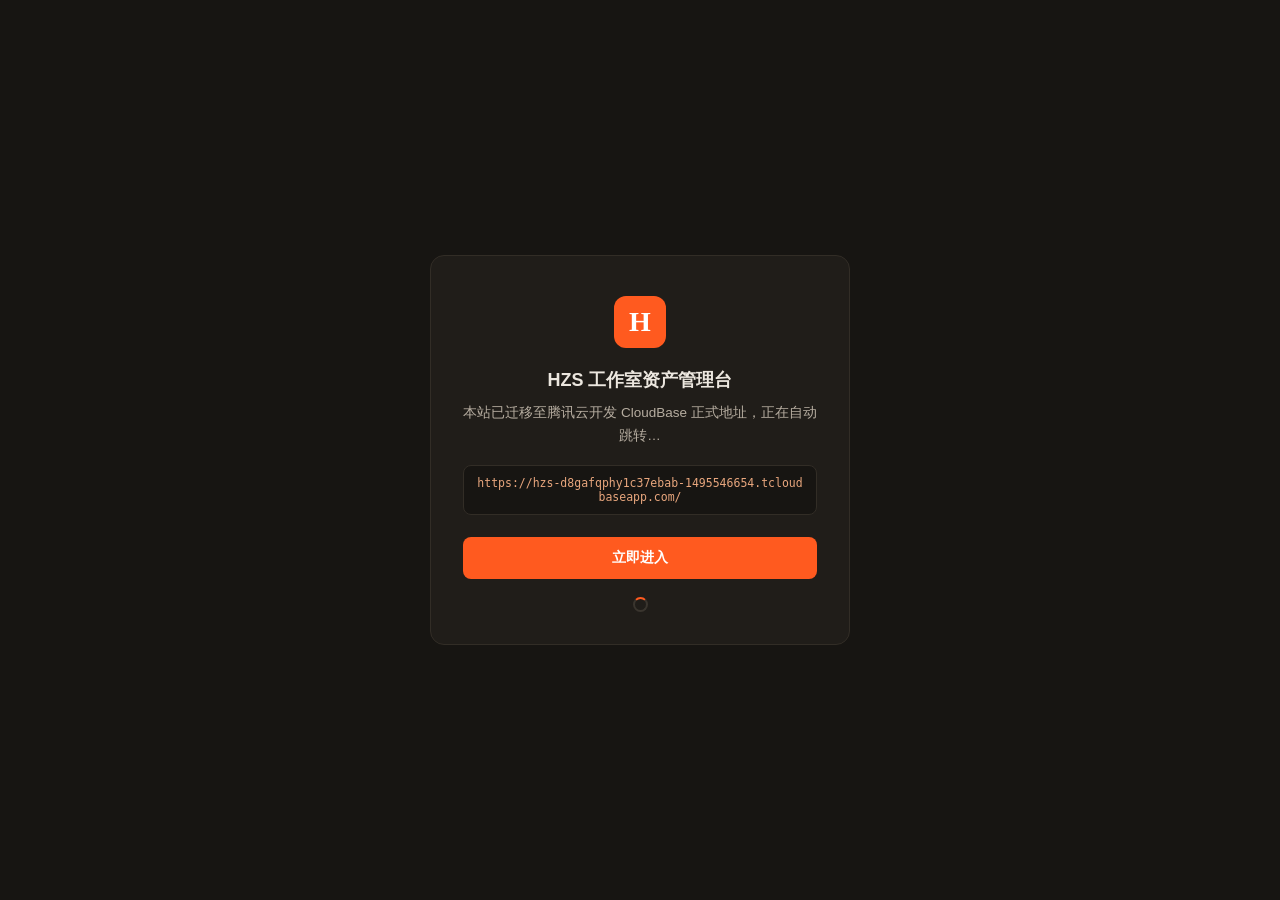
==== commit c0b41759: "Restructure: serve app from app/, add GitHub Pages redirect to CloudBase hosting Free-tier CloudBase" ====
--- a/index.html
+++ b/index.html
@@ -1,155 +1,68 @@
 <!DOCTYPE html>
 <html lang="zh-CN">
 <head>
-<meta charset="UTF-8">
-<meta name="viewport" content="width=device-width, initial-scale=1.0">
-<title>HZS · 工作室资产管理台</title>
-<link rel="icon" href="data:image/svg+xml,%3Csvg xmlns='http://www.w3.org/2000/svg' viewBox='0 0 32 32'%3E%3Crect width='32' height='32' rx='6' fill='%23FF5A1F'/%3E%3Ctext x='16' y='23' font-family='Georgia' font-size='20' font-weight='bold' text-anchor='middle' fill='%2314120E'%3EH%3C/text%3E%3C/svg%3E">
-<link rel="preconnect" href="https://fonts.googleapis.com">
-<link rel="preconnect" href="https://fonts.gstatic.com" crossorigin>
-<link href="https://fonts.googleapis.com/css2?family=Fraunces:ital,opsz,wght@0,9..144,400;0,9..144,600;0,9..144,700;0,9..144,900;1,9..144,500;1,9..144,600&family=Schibsted+Grotesk:wght@400;500;600;700&family=Spline+Sans+Mono:wght@400;500;600&display=swap" rel="stylesheet">
-<link rel="stylesheet" href="css/style.css">
+  <meta charset="UTF-8">
+  <meta name="viewport" content="width=device-width, initial-scale=1.0">
+  <title>HZS 工作室资产管理台 · 正在跳转</title>
+  <link rel="canonical" href="https://hzs-d8gafqphy1c37ebab-1495546654.tcloudbaseapp.com/">
+  <meta http-equiv="refresh" content="2;url=https://hzs-d8gafqphy1c37ebab-1495546654.tcloudbaseapp.com/">
+  <meta name="robots" content="noindex">
+  <style>
+    :root { color-scheme: dark; }
+    * { margin: 0; padding: 0; box-sizing: border-box; }
+    body {
+      min-height: 100vh; display: flex; align-items: center; justify-content: center;
+      background: #171512; color: #ece7df;
+      font-family: "Schibsted Grotesk", "PingFang SC", "Microsoft YaHei", sans-serif;
+      padding: 24px;
+    }
+    .card {
+      width: 100%; max-width: 420px; text-align: center;
+      background: #201d19; border: 1px solid #322d26; border-radius: 14px;
+      padding: 40px 32px 32px;
+    }
+    .mark {
+      width: 52px; height: 52px; margin: 0 auto 20px;
+      display: flex; align-items: center; justify-content: center;
+      border-radius: 12px; background: #ff5a1f; color: #fff;
+      font-family: Georgia, serif; font-size: 28px; font-weight: 700;
+    }
+    h1 { font-size: 18px; font-weight: 600; margin-bottom: 10px; }
+    p { font-size: 13.5px; line-height: 1.7; color: #b6ada0; }
+    .url {
+      display: block; margin: 18px 0 22px; padding: 10px 12px;
+      background: #171512; border: 1px solid #322d26; border-radius: 8px;
+      font-family: Consolas, "Spline Sans Mono", monospace; font-size: 11.5px;
+      color: #e8a67d; word-break: break-all;
+    }
+    a.go {
+      display: inline-block; width: 100%; padding: 12px 0;
+      background: #ff5a1f; color: #fff; text-decoration: none;
+      border-radius: 8px; font-size: 14px; font-weight: 600;
+      transition: background .15s;
+    }
+    a.go:hover { background: #e84f17; }
+    .spin {
+      width: 15px; height: 15px; margin: 18px auto 0; border-radius: 50%;
+      border: 2px solid #3a352e; border-top-color: #ff5a1f;
+      animation: sp .8s linear infinite;
+    }
+    @keyframes sp { to { transform: rotate(360deg); } }
+  </style>
 </head>
 <body>
-<div class="bg-glow" aria-hidden="true"></div>
-<div class="grain" aria-hidden="true"></div>
-
-<div class="app">
-  <!-- ░░░ 侧边导航 ░░░ -->
-  <aside class="sidebar">
-    <div class="brand">
-      <div class="brand-mark" aria-hidden="true">H</div>
-      <div class="brand-text">
-        <div class="brand-name">HZS</div>
-        <div class="brand-sub">ASSET&nbsp;LEDGER</div>
-      </div>
-    </div>
-
-    <nav class="nav" id="nav">
-      <button class="nav-item is-active" data-view="dashboard">
-        <span class="nav-idx">01</span>
-        <span class="nav-label">资产总览</span>
-        <span class="nav-count" id="countDashboard">0</span>
-      </button>
-      <button class="nav-item" data-view="physical">
-        <span class="nav-idx">02</span>
-        <span class="nav-label">实体资产</span>
-        <span class="nav-count" id="countPhysical">0</span>
-      </button>
-      <button class="nav-item" data-view="virtual">
-        <span class="nav-idx">03</span>
-        <span class="nav-label">虚拟资产</span>
-        <span class="nav-count" id="countVirtual">0</span>
-      </button>
-    </nav>
-
-    <div class="side-foot">
-      <div class="sync-line" id="syncLine" title="云端实时连接状态">
-        <span class="sync-dot connecting" id="syncDot"></span>
-        <span id="syncText">正在连接云端…</span>
-      </div>
-      <p class="foot-note">数据存储在云端数据库，成员改动实时同步。</p>
-      <div class="foot-actions">
-        <button class="btn btn-ghost btn-sm" id="exportBtn" title="导出 JSON 备份">
-          <svg viewBox="0 0 24 24" width="14" height="14"><path d="M12 3v11m0 0l-4-4m4 4l4-4M4 17v2a2 2 0 002 2h12a2 2 0 002-2v-2" fill="none" stroke="currentColor" stroke-width="1.8" stroke-linecap="round" stroke-linejoin="round"/></svg>
-          导出备份
-        </button>
-        <button class="btn btn-ghost btn-sm" id="importBtn" title="从 JSON 导入到云端">
-          <svg viewBox="0 0 24 24" width="14" height="14"><path d="M12 15V4m0 0L8 8m4-4l4 4M4 17v2a2 2 0 002 2h12a2 2 0 002-2v-2" fill="none" stroke="currentColor" stroke-width="1.8" stroke-linecap="round" stroke-linejoin="round"/></svg>
-          导入
-        </button>
-        <input type="file" id="importFile" accept="application/json,.json" hidden>
-      </div>
-      <div class="user-box" id="userBox" hidden>
-        <div class="user-id">
-          <div class="user-avatar" id="userAvatar">·</div>
-          <div class="user-meta">
-            <div class="user-email" id="userEmail">—</div>
-            <div class="user-role">工作室成员</div>
-          </div>
-        </div>
-        <button class="btn-mini" id="logoutBtn" title="退出登录">
-          <svg viewBox="0 0 24 24" width="14" height="14"><path d="M15 4h3a2 2 0 012 2v12a2 2 0 01-2 2h-3M10 8l-4 4 4 4M6 12h12" fill="none" stroke="currentColor" stroke-width="1.8" stroke-linecap="round" stroke-linejoin="round"/></svg>
-        </button>
-      </div>
-    </div>
-  </aside>
-
-  <!-- ░░░ 主区域 ░░░ -->
-  <main class="main">
-    <header class="topbar">
-      <div class="search-box">
-        <svg viewBox="0 0 24 24" width="16" height="16" aria-hidden="true"><circle cx="11" cy="11" r="7" fill="none" stroke="currentColor" stroke-width="1.8"/><path d="M20 20l-3.5-3.5" stroke="currentColor" stroke-width="1.8" stroke-linecap="round"/></svg>
-        <input type="search" id="searchInput" placeholder="搜索名称 / 编号 / 账号 / 位置 / 备注…" autocomplete="off">
-      </div>
-      <div class="tb-tools">
-        <select class="select" id="statusFilter" title="按状态筛选"></select>
-        <select class="select" id="sortSelect" title="排序方式"></select>
-        <button class="btn btn-icon" id="revealAllBtn" hidden title="显示 / 隐藏全部密码">
-          <svg viewBox="0 0 24 24" width="17" height="17"><path d="M2.5 12S6 5.5 12 5.5 21.5 12 21.5 12 18 18.5 12 18.5 2.5 12 2.5 12z" fill="none" stroke="currentColor" stroke-width="1.8"/><circle cx="12" cy="12" r="3" fill="none" stroke="currentColor" stroke-width="1.8"/></svg>
-        </button>
-        <button class="btn btn-primary" id="addBtn">
-          <svg viewBox="0 0 24 24" width="16" height="16"><path d="M12 5v14M5 12h14" stroke="currentColor" stroke-width="2.2" stroke-linecap="round"/></svg>
-          <span id="addBtnText">新增资产</span>
-        </button>
-      </div>
-    </header>
-
-    <section id="view" class="view"></section>
+  <main class="card">
+    <div class="mark">H</div>
+    <h1>HZS 工作室资产管理台</h1>
+    <p>本站已迁移至腾讯云开发 CloudBase 正式地址，正在自动跳转…</p>
+    <span class="url">https://hzs-d8gafqphy1c37ebab-1495546654.tcloudbaseapp.com/</span>
+    <a class="go" href="https://hzs-d8gafqphy1c37ebab-1495546654.tcloudbaseapp.com/">立即进入</a>
+    <div class="spin" aria-hidden="true"></div>
   </main>
-</div>
-
-<!-- ░░░ 登录 / 启动遮罩 ░░░ -->
-<div id="authGate" class="auth-gate" hidden>
-  <div class="auth-card">
-    <div class="auth-brand">
-      <div class="brand-mark" aria-hidden="true">H</div>
-      <div>
-        <div class="brand-name">HZS</div>
-        <div class="brand-sub">ASSET LEDGER · 云端版</div>
-      </div>
-    </div>
-
-    <!-- 登录中 -->
-    <div class="auth-pane" data-pane="loading">
-      <div class="spinner" aria-hidden="true"></div>
-      <p class="auth-tip">正在连接云端资产库…</p>
-    </div>
-
-    <!-- 未登录 -->
-    <form class="auth-pane" data-pane="form" id="authForm" autocomplete="on">
-      <h2 class="auth-title" id="authTitle">工作室成员登录</h2>
-      <p class="auth-desc" id="authDesc">登录后可查看与编辑全部资产数据</p>
-
-      <label class="auth-field">
-        <span>账号</span>
-        <input type="text" id="authEmail" placeholder="用户名 / 邮箱 / 手机号" autocomplete="username" required>
-      </label>
-      <label class="auth-field">
-        <span>密码</span>
-        <input type="password" id="authPassword" placeholder="8-32 位，含字母和数字" autocomplete="current-password" minlength="8" required>
-      </label>
-
-      <div class="auth-error" id="authError" hidden></div>
-
-      <button type="submit" class="btn btn-primary auth-submit" id="authSubmit">登录</button>
-      <p class="auth-note">成员账号由管理员在云开发控制台「身份认证 → 用户管理」中创建</p>
-    </form>
-
-    <!-- 配置缺失 -->
-    <div class="auth-pane" data-pane="config">
-      <h2 class="auth-title">云端尚未配置</h2>
-      <p class="auth-desc">请在 <code>js/config.js</code> 中填写腾讯云开发环境 ID（ENV_ID）与 Publishable Key 后刷新页面。</p>
-    </div>
-  </div>
-</div>
-
-<!-- 弹窗 / 确认框 挂载点 -->
-<div id="modalRoot"></div>
-<div id="toastRoot" class="toast-root" aria-live="polite"></div>
-
-<script src="js/config.js" defer></script>
-<script src="js/vendor/cloudbase.full.js" defer></script>
-<script src="js/app.js" defer></script>
+  <script>
+    setTimeout(function () {
+      window.location.replace('https://hzs-d8gafqphy1c37ebab-1495546654.tcloudbaseapp.com/');
+    }, 1500);
+  </script>
 </body>
 </html>
